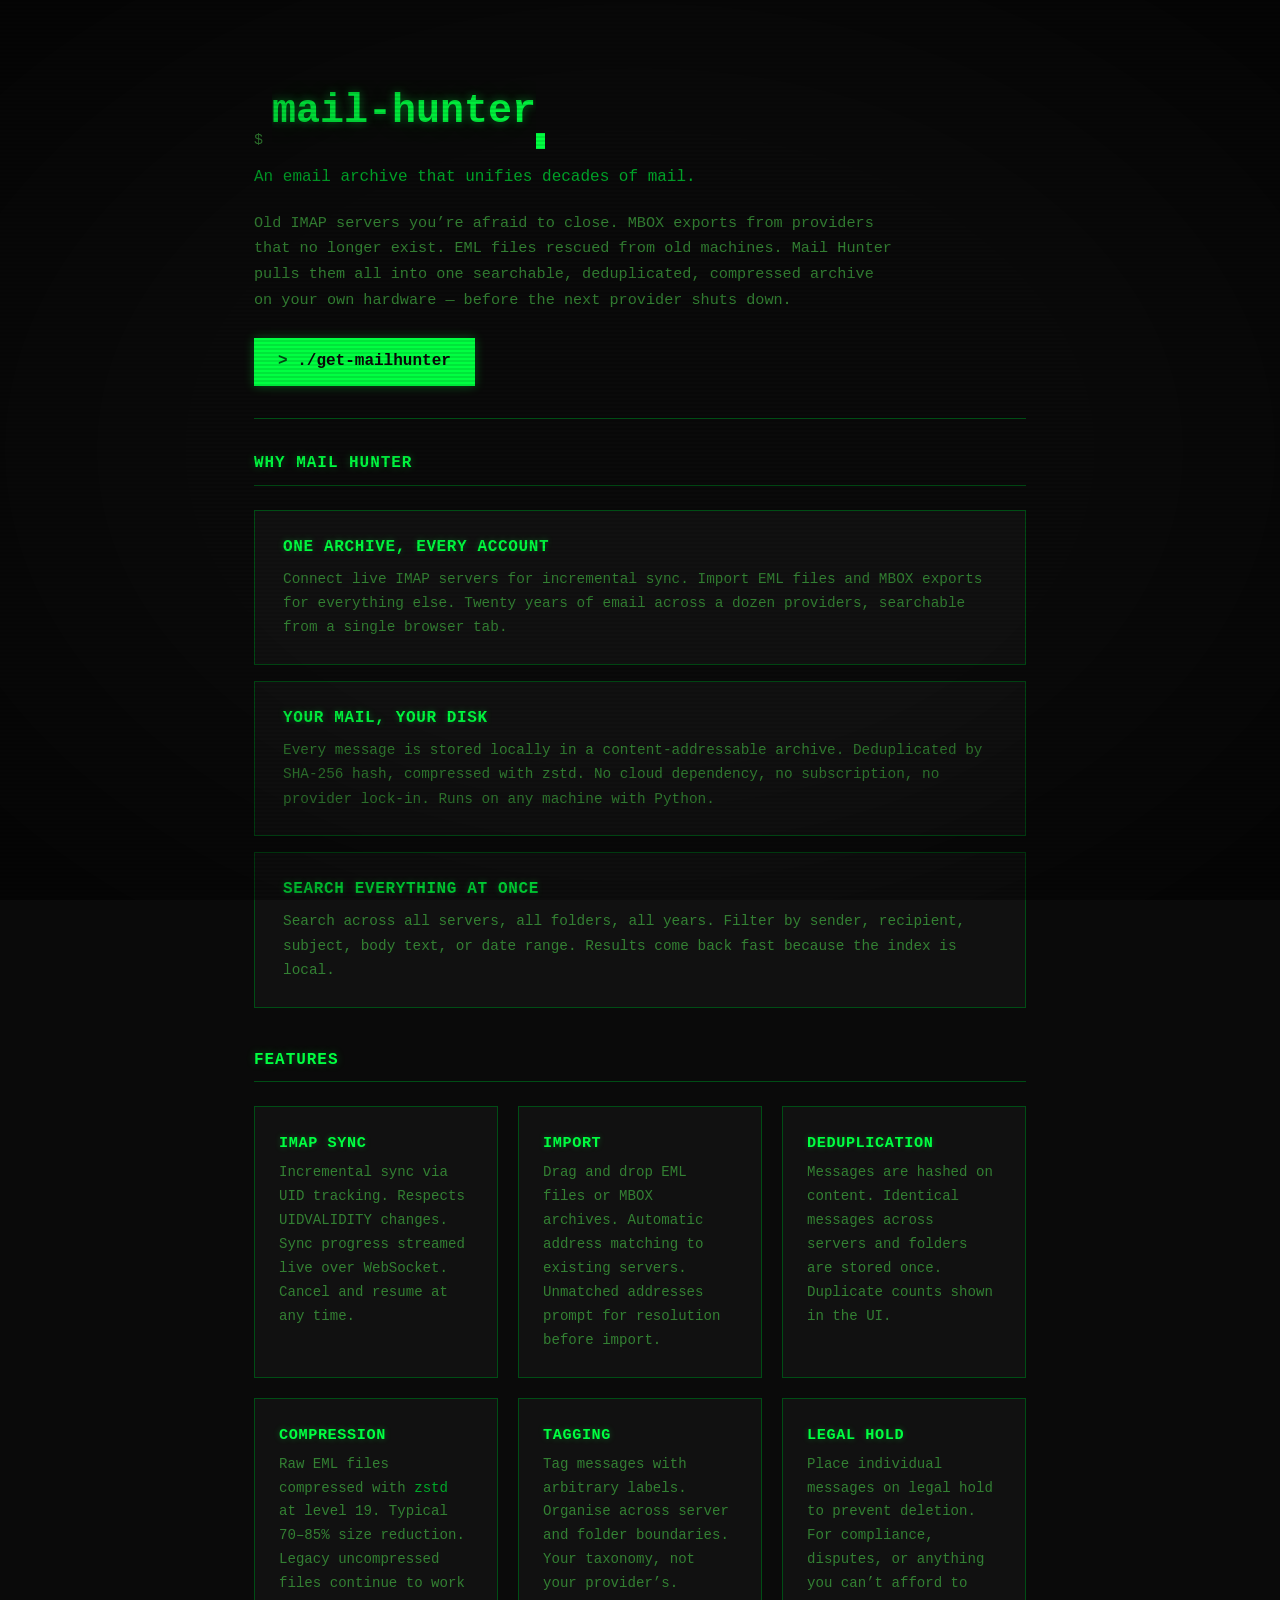
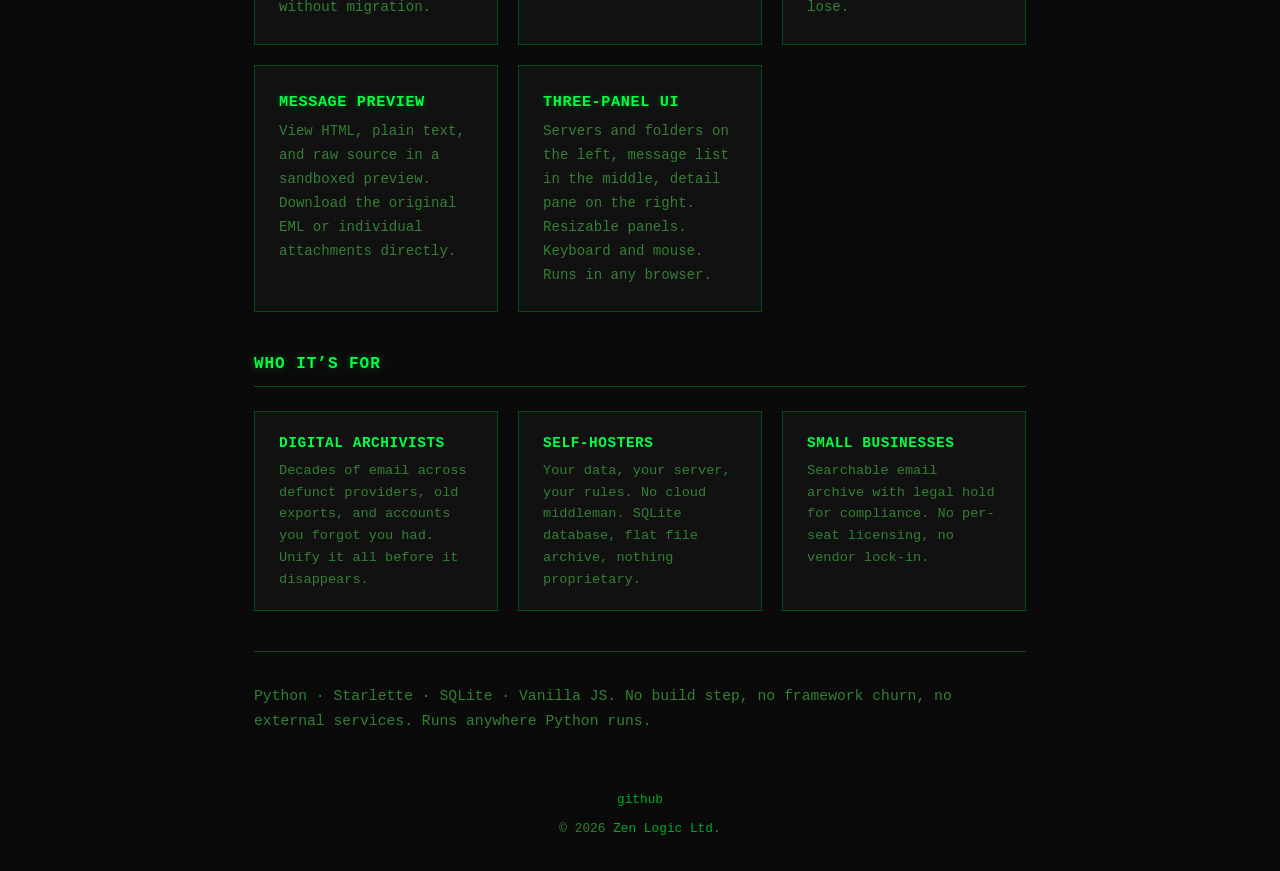
==== docs/index.html @ d531bc5d "Add product docs page" ====
<!DOCTYPE html>
<html lang="en">
<head>
<meta charset="UTF-8">
<meta name="viewport" content="width=device-width, initial-scale=1.0">
<title>Mail Hunter — Your Mail, Your Server, Your Archive</title>
<meta name="description" content="Self-hosted email archive. Unify decades of correspondence from IMAP servers, MBOX exports, and EML files into a single searchable collection you control.">
<meta property="og:title" content="Mail Hunter — Your Mail, Your Server, Your Archive">
<meta property="og:description" content="Self-hosted email archive. Unify decades of correspondence from IMAP servers, MBOX exports, and EML files into a single searchable collection you control.">
<meta property="og:type" content="website">
<meta property="og:site_name" content="Mail Hunter">
<meta name="twitter:card" content="summary_large_image">
<meta name="twitter:title" content="Mail Hunter — Your Mail, Your Server, Your Archive">
<meta name="twitter:description" content="Self-hosted email archive. Unify decades of correspondence from IMAP servers, MBOX exports, and EML files into a single searchable collection you control.">
<style>
  *, *::before, *::after { box-sizing: border-box; margin: 0; padding: 0; }

  :root {
    --green: #00ff41;
    --green-dim: #00aa2a;
    --green-dark: #004d15;
    --bg: #0a0a0a;
    --bg-light: #111;
    --dim: #338033;
    --bright: #33ff66;
  }

  body {
    font-family: 'SF Mono', 'Cascadia Code', 'Fira Code', 'Consolas', 'Courier New', monospace;
    background: var(--bg);
    color: var(--green);
    line-height: 1.6;
    overflow-x: hidden;
    font-size: 15px;
  }

  /* ---------- CRT effect ---------- */
  body::before {
    content: '';
    position: fixed;
    inset: 0;
    pointer-events: none;
    z-index: 9999;
    background: repeating-linear-gradient(
      0deg,
      transparent,
      transparent 2px,
      rgba(0,0,0,.1) 2px,
      rgba(0,0,0,.1) 4px
    );
  }
  body::after {
    content: '';
    position: fixed;
    inset: 0;
    pointer-events: none;
    z-index: 9998;
    background: radial-gradient(
      ellipse at center,
      transparent 50%,
      rgba(0,0,0,.5) 100%
    );
  }

  .wrapper {
    max-width: 820px;
    margin: 0 auto;
    padding: 2rem 1.5rem;
  }

  /* ---------- Blinking cursor ---------- */
  @keyframes blink {
    0%, 49% { opacity: 1; }
    50%, 100% { opacity: 0; }
  }
  .cursor {
    display: inline-block;
    width: 0.6em;
    height: 1.1em;
    background: var(--green);
    vertical-align: text-bottom;
    animation: blink 1s step-end infinite;
  }

  /* ---------- Typing animation ---------- */
  @keyframes type-title {
    from { width: 0; }
    to { width: 11ch; }
  }
  @keyframes type-tagline {
    from { width: 0; }
    to { width: 52ch; }
  }

  /* ---------- Hero ---------- */
  .hero {
    padding: 3rem 0 2rem;
    border-bottom: 1px solid var(--green-dark);
    margin-bottom: 2rem;
  }
  .prompt {
    color: var(--dim);
  }
  .hero-title {
    font-size: 2.5rem;
    font-weight: 700;
    color: var(--green);
    text-shadow: 0 0 10px rgba(0,255,65,.4), 0 0 30px rgba(0,255,65,.15);
    overflow: hidden;
    white-space: nowrap;
    width: 11ch;
    animation: type-title 1.2s steps(11) 0.3s both;
    display: inline-block;
  }
  .hero-tagline {
    font-size: 1rem;
    color: var(--green-dim);
    margin-top: 0.75rem;
    overflow: hidden;
    white-space: nowrap;
    width: 52ch;
    max-width: 100%;
    animation: type-tagline 1.5s steps(52) 1.8s both;
  }
  .hero-desc {
    margin-top: 1.25rem;
    color: var(--dim);
    font-size: 0.95rem;
    line-height: 1.7;
    max-width: 640px;
  }
  .hero-cta {
    margin-top: 1.5rem;
    display: flex;
    gap: 1rem;
    flex-wrap: wrap;
  }
  .btn-cta {
    display: inline-block;
    font-family: inherit;
    font-size: 1rem;
    font-weight: 700;
    color: var(--bg);
    background: var(--green);
    border: none;
    padding: 0.7rem 1.5rem;
    text-decoration: none;
    transition: background 0.2s, box-shadow 0.2s;
    box-shadow: 0 0 10px rgba(0,255,65,.3);
  }
  .btn-cta:hover {
    background: var(--bright);
    box-shadow: 0 0 20px rgba(0,255,65,.5), 0 0 40px rgba(0,255,65,.2);
  }
  .btn-cta .cta-prompt {
    color: var(--green-dark);
  }
  .cta-secondary {
    display: inline-block;
    font-family: inherit;
    font-size: 1rem;
    font-weight: 700;
    color: var(--green);
    background: transparent;
    border: 1px solid var(--green);
    padding: 0.65rem 1.5rem;
    text-decoration: none;
    transition: background 0.2s, color 0.2s, box-shadow 0.2s;
  }
  .cta-secondary:hover {
    background: var(--green);
    color: var(--bg);
    box-shadow: 0 0 15px rgba(0,255,65,.4);
  }

  /* ---------- Section headings ---------- */
  .section-header {
    font-size: 1rem;
    font-weight: 700;
    color: var(--green);
    text-shadow: 0 0 8px rgba(0,255,65,.3);
    text-transform: uppercase;
    letter-spacing: 0.06em;
    margin-bottom: 1.5rem;
    padding-bottom: 0.5rem;
    border-bottom: 1px solid var(--green-dark);
  }

  /* ---------- Highlight cards ---------- */
  .highlights {
    margin-bottom: 2.5rem;
  }
  .highlight-card {
    background: var(--bg-light);
    border: 1px solid var(--green-dark);
    padding: 1.5rem 1.75rem;
    margin-bottom: 1rem;
    transition: border-color 0.3s, box-shadow 0.3s;
  }
  .highlight-card:hover {
    border-color: var(--green);
    box-shadow: 0 0 10px rgba(0,255,65,.25), 0 0 30px rgba(0,255,65,.1);
  }
  .highlight-card h3 {
    font-size: 1rem;
    font-weight: 700;
    color: var(--green);
    text-shadow: 0 0 6px rgba(0,255,65,.3);
    text-transform: uppercase;
    letter-spacing: 0.04em;
    margin-bottom: 0.4rem;
  }
  .highlight-card p {
    font-size: 0.9rem;
    color: var(--dim);
    line-height: 1.7;
  }
  .highlight-card code {
    color: var(--green-dim);
    font-family: inherit;
  }

  /* ---------- Features grid ---------- */
  .features {
    margin-bottom: 2.5rem;
  }
  .features-grid {
    display: grid;
    grid-template-columns: repeat(auto-fit, minmax(240px, 1fr));
    gap: 1.25rem;
  }
  .feature-card {
    background: var(--bg-light);
    border: 1px solid var(--green-dark);
    padding: 1.5rem;
    transition: border-color 0.3s, box-shadow 0.3s;
  }
  .feature-card:hover {
    border-color: var(--green);
    box-shadow: 0 0 10px rgba(0,255,65,.25), 0 0 30px rgba(0,255,65,.1);
  }
  .feature-card h3 {
    font-size: 0.95rem;
    font-weight: 700;
    color: var(--green);
    text-shadow: 0 0 6px rgba(0,255,65,.3);
    text-transform: uppercase;
    letter-spacing: 0.04em;
    margin-bottom: 0.35rem;
  }
  .feature-card p {
    font-size: 0.88rem;
    color: var(--dim);
    line-height: 1.7;
  }
  .feature-card code {
    color: var(--green-dim);
    font-family: inherit;
  }

  /* ---------- Audience section ---------- */
  .audience {
    margin-bottom: 2.5rem;
  }
  .audience-grid {
    display: grid;
    grid-template-columns: repeat(auto-fit, minmax(220px, 1fr));
    gap: 1.25rem;
  }
  .audience-card {
    background: var(--bg-light);
    border: 1px solid var(--green-dark);
    padding: 1.25rem 1.5rem;
    transition: border-color 0.3s, box-shadow 0.3s;
  }
  .audience-card:hover {
    border-color: var(--green);
    box-shadow: 0 0 10px rgba(0,255,65,.25), 0 0 30px rgba(0,255,65,.1);
  }
  .audience-card h3 {
    font-size: 0.9rem;
    font-weight: 700;
    color: var(--green);
    text-transform: uppercase;
    letter-spacing: 0.04em;
    margin-bottom: 0.3rem;
  }
  .audience-card p {
    font-size: 0.85rem;
    color: var(--dim);
    line-height: 1.6;
  }

  /* ---------- Tech footer ---------- */
  .tech {
    border-top: 1px solid var(--green-dark);
    padding-top: 2rem;
    margin-bottom: 1.5rem;
  }
  .tech p {
    color: var(--dim);
    font-size: 0.92rem;
    line-height: 1.7;
  }

  /* ---------- Footer ---------- */
  footer {
    padding-top: 2rem;
    text-align: center;
    color: var(--dim);
    font-size: 0.8rem;
  }
  footer a {
    color: var(--green-dim);
    text-decoration: none;
  }
  footer a:hover {
    color: var(--green);
    text-shadow: 0 0 8px rgba(0,255,65,.3);
  }

  /* ---------- Responsive ---------- */
  @media (max-width: 640px) {
    .hero-title { font-size: 1.8rem; }
    .features-grid { grid-template-columns: 1fr; }
    .audience-grid { grid-template-columns: 1fr; }
  }
</style>
</head>
<body>

<div class="wrapper">

  <section class="hero">
    <div><span class="prompt">$</span> <span class="hero-title">mail-hunter</span><span class="cursor"></span></div>
    <div class="hero-tagline">An email archive that unifies decades of mail.</div>
    <p class="hero-desc">
      Old IMAP servers you&rsquo;re afraid to close. MBOX exports from
      providers that no longer exist. EML files rescued from old machines.
      Mail Hunter pulls them all into one searchable, deduplicated,
      compressed archive on your own hardware &mdash; before the next
      provider shuts down.
    </p>
    <div class="hero-cta">
      <a href="https://github.com/zen-logic/mail-hunter" class="btn-cta"><span class="cta-prompt">&gt; </span>./get-mailhunter</a>
    </div>
  </section>

  <!-- Highlights -->
  <section class="highlights">
    <h2 class="section-header">Why Mail Hunter</h2>

    <div class="highlight-card">
      <h3>One archive, every account</h3>
      <p>
        Connect live IMAP servers for incremental sync. Import EML files
        and MBOX exports for everything else. Twenty years of email across
        a dozen providers, searchable from a single browser tab.
      </p>
    </div>

    <div class="highlight-card">
      <h3>Your mail, your disk</h3>
      <p>
        Every message is stored locally in a content-addressable archive.
        Deduplicated by SHA-256 hash, compressed with zstd. No cloud
        dependency, no subscription, no provider lock-in. Runs on any
        machine with Python.
      </p>
    </div>

    <div class="highlight-card">
      <h3>Search everything at once</h3>
      <p>
        Search across all servers, all folders, all years. Filter by
        sender, recipient, subject, body text, or date range. Results
        come back fast because the index is local.
      </p>
    </div>
  </section>

  <!-- Features -->
  <section class="features">
    <h2 class="section-header">Features</h2>
    <div class="features-grid">

      <div class="feature-card">
        <h3>IMAP Sync</h3>
        <p>
          Incremental sync via UID tracking. Respects UIDVALIDITY changes.
          Sync progress streamed live over WebSocket. Cancel and resume
          at any time.
        </p>
      </div>

      <div class="feature-card">
        <h3>Import</h3>
        <p>
          Drag and drop EML files or MBOX archives. Automatic address
          matching to existing servers. Unmatched addresses prompt for
          resolution before import.
        </p>
      </div>

      <div class="feature-card">
        <h3>Deduplication</h3>
        <p>
          Messages are hashed on content. Identical messages across
          servers and folders are stored once. Duplicate counts shown
          in the UI.
        </p>
      </div>

      <div class="feature-card">
        <h3>Compression</h3>
        <p>
          Raw EML files compressed with <code>zstd</code> at level 19.
          Typical 70&ndash;85% size reduction. Legacy uncompressed files
          continue to work without migration.
        </p>
      </div>

      <div class="feature-card">
        <h3>Tagging</h3>
        <p>
          Tag messages with arbitrary labels. Organise across server
          and folder boundaries. Your taxonomy, not your provider&rsquo;s.
        </p>
      </div>

      <div class="feature-card">
        <h3>Legal Hold</h3>
        <p>
          Place individual messages on legal hold to prevent deletion.
          For compliance, disputes, or anything you can&rsquo;t afford
          to lose.
        </p>
      </div>

      <div class="feature-card">
        <h3>Message Preview</h3>
        <p>
          View HTML, plain text, and raw source in a sandboxed preview.
          Download the original EML or individual attachments directly.
        </p>
      </div>

      <div class="feature-card">
        <h3>Three-Panel UI</h3>
        <p>
          Servers and folders on the left, message list in the middle,
          detail pane on the right. Resizable panels. Keyboard and mouse.
          Runs in any browser.
        </p>
      </div>

    </div>
  </section>

  <!-- Audience -->
  <section class="audience">
    <h2 class="section-header">Who it&rsquo;s for</h2>
    <div class="audience-grid">

      <div class="audience-card">
        <h3>Digital archivists</h3>
        <p>
          Decades of email across defunct providers, old exports,
          and accounts you forgot you had. Unify it all before
          it disappears.
        </p>
      </div>

      <div class="audience-card">
        <h3>Self-hosters</h3>
        <p>
          Your data, your server, your rules. No cloud middleman.
          SQLite database, flat file archive, nothing proprietary.
        </p>
      </div>

      <div class="audience-card">
        <h3>Small businesses</h3>
        <p>
          Searchable email archive with legal hold for compliance.
          No per-seat licensing, no vendor lock-in.
        </p>
      </div>

    </div>
  </section>

  <!-- Tech -->
  <section class="tech">
    <p>
      Python &middot; Starlette &middot; SQLite &middot; Vanilla JS.
      No build step, no framework churn, no external services.
      Runs anywhere Python runs.
    </p>
  </section>

  <footer>
    <p><a href="https://github.com/zen-logic/mail-hunter">github</a></p>
    <p style="margin-top:0.5rem;">&copy; 2026 <a href="https://zenlogic.co.uk">Zen Logic Ltd.</a></p>
  </footer>

</div>

</body>
</html>
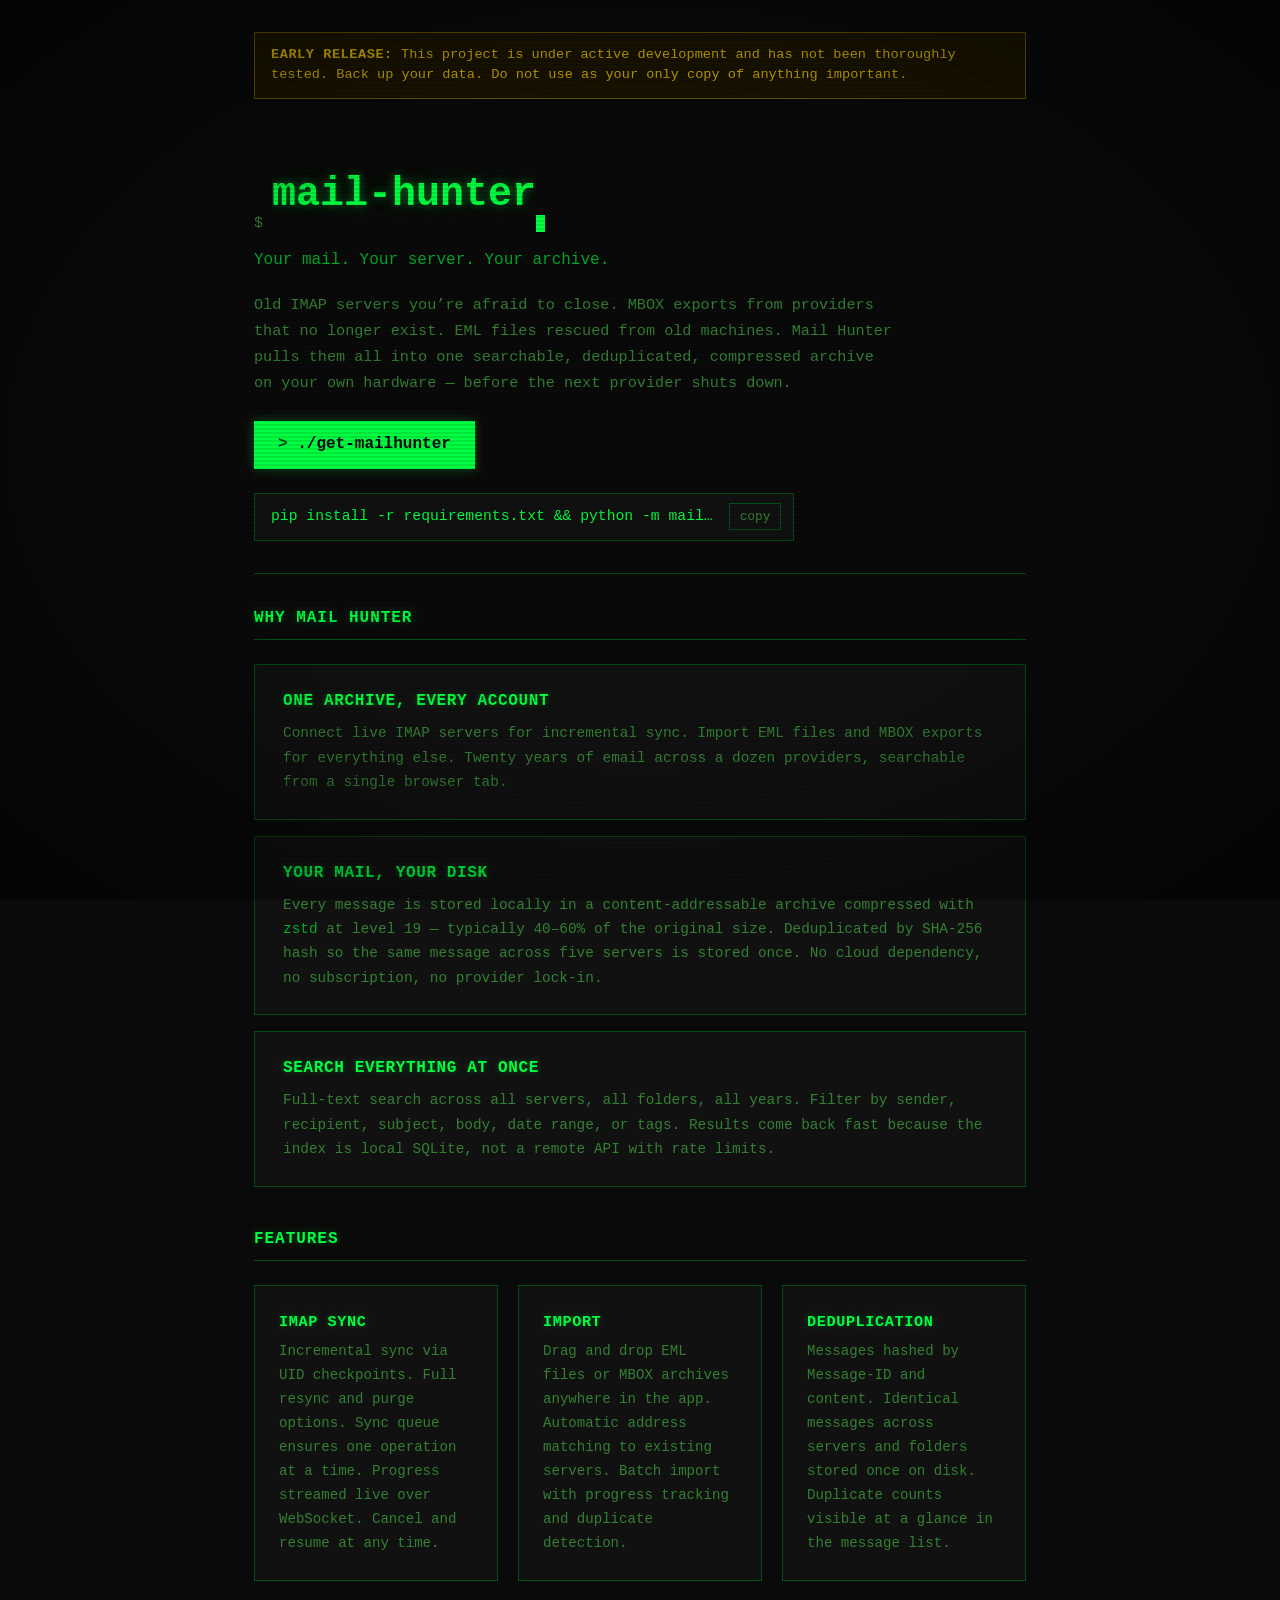
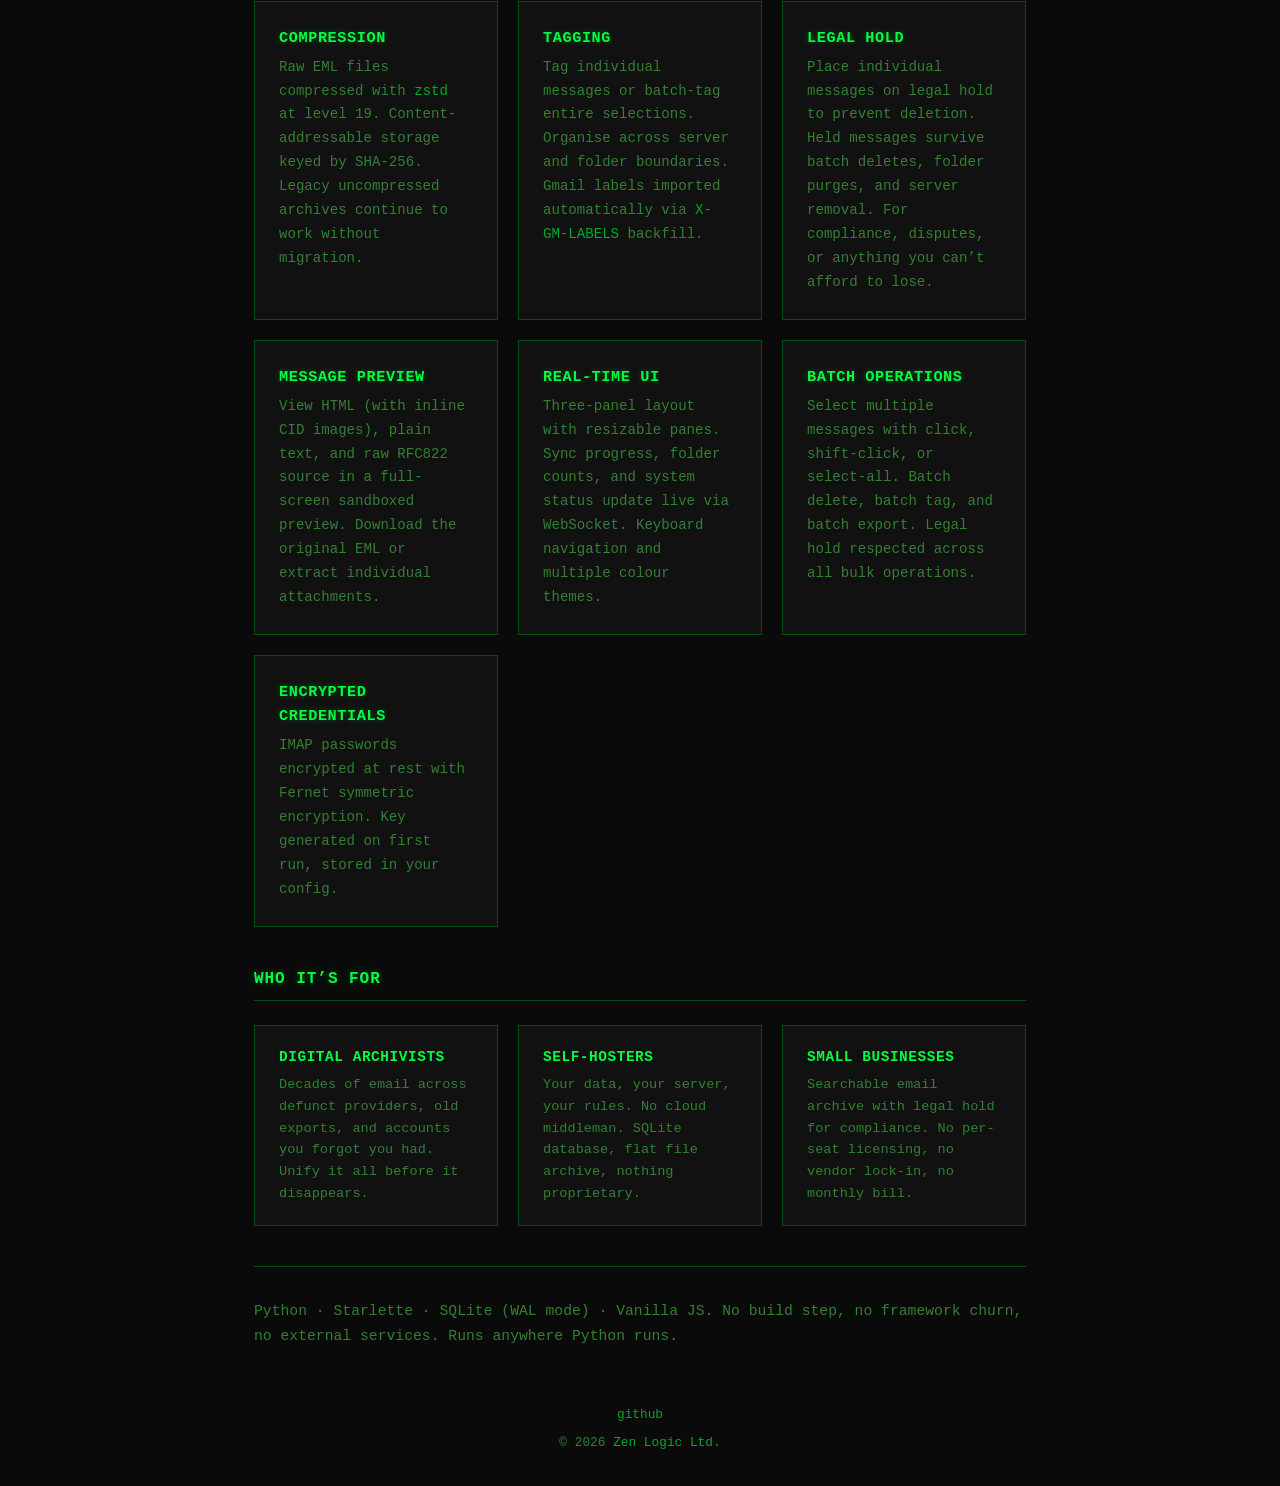
==== commit 7ec7a34c: "Add legal hold UI — toggle, search filter, batch operations - PUT /api/mails/{id}/hold toggles hold " ====
--- a/docs/index.html
+++ b/docs/index.html
@@ -4,14 +4,14 @@
 <meta charset="UTF-8">
 <meta name="viewport" content="width=device-width, initial-scale=1.0">
 <title>Mail Hunter — Your Mail, Your Server, Your Archive</title>
-<meta name="description" content="Self-hosted email archive. Unify decades of correspondence from IMAP servers, MBOX exports, and EML files into a single searchable collection you control.">
+<meta name="description" content="Self-hosted email archiving. Sync IMAP servers, import EML and MBOX files, search everything from one browser tab. Compressed, deduplicated, yours.">
 <meta property="og:title" content="Mail Hunter — Your Mail, Your Server, Your Archive">
-<meta property="og:description" content="Self-hosted email archive. Unify decades of correspondence from IMAP servers, MBOX exports, and EML files into a single searchable collection you control.">
+<meta property="og:description" content="Self-hosted email archiving. Sync IMAP servers, import EML and MBOX files, search everything from one browser tab. Compressed, deduplicated, yours.">
 <meta property="og:type" content="website">
 <meta property="og:site_name" content="Mail Hunter">
 <meta name="twitter:card" content="summary_large_image">
 <meta name="twitter:title" content="Mail Hunter — Your Mail, Your Server, Your Archive">
-<meta name="twitter:description" content="Self-hosted email archive. Unify decades of correspondence from IMAP servers, MBOX exports, and EML files into a single searchable collection you control.">
+<meta name="twitter:description" content="Self-hosted email archiving. Sync IMAP servers, import EML and MBOX files, search everything from one browser tab. Compressed, deduplicated, yours.">
 <style>
   *, *::before, *::after { box-sizing: border-box; margin: 0; padding: 0; }
 
@@ -23,6 +23,9 @@
     --bg-light: #111;
     --dim: #338033;
     --bright: #33ff66;
+    --warn-bg: #1a1400;
+    --warn-border: #665200;
+    --warn-text: #ccaa00;
   }
 
   body {
@@ -68,6 +71,21 @@
     padding: 2rem 1.5rem;
   }
 
+  /* ---------- Warning banner ---------- */
+  .warning-banner {
+    background: var(--warn-bg);
+    border: 1px solid var(--warn-border);
+    color: var(--warn-text);
+    padding: 0.75rem 1rem;
+    font-size: 0.85rem;
+    line-height: 1.5;
+    margin-bottom: 1rem;
+  }
+  .warning-banner strong {
+    text-transform: uppercase;
+    letter-spacing: 0.04em;
+  }
+
   /* ---------- Blinking cursor ---------- */
   @keyframes blink {
     0%, 49% { opacity: 1; }
@@ -89,7 +107,7 @@
   }
   @keyframes type-tagline {
     from { width: 0; }
-    to { width: 52ch; }
+    to { width: 46ch; }
   }
 
   /* ---------- Hero ---------- */
@@ -118,9 +136,9 @@
     margin-top: 0.75rem;
     overflow: hidden;
     white-space: nowrap;
-    width: 52ch;
+    width: 46ch;
     max-width: 100%;
-    animation: type-tagline 1.5s steps(52) 1.8s both;
+    animation: type-tagline 1.5s steps(46) 1.8s both;
   }
   .hero-desc {
     margin-top: 1.25rem;
@@ -155,22 +173,48 @@
   .btn-cta .cta-prompt {
     color: var(--green-dark);
   }
-  .cta-secondary {
-    display: inline-block;
+
+  /* ---------- Install snippet ---------- */
+  .install-snippet {
+    margin-top: 1.5rem;
+    max-width: 540px;
+  }
+  .install-box {
+    display: flex;
+    align-items: center;
+    background: var(--bg-light);
+    border: 1px solid var(--green-dark);
+    padding: 0.6rem 0.75rem 0.6rem 1rem;
+    font-size: 0.92rem;
+    gap: 0.75rem;
+    transition: border-color 0.3s, box-shadow 0.3s;
+  }
+  .install-box:hover {
+    border-color: var(--green);
+    box-shadow: 0 0 10px rgba(0,255,65,.25);
+  }
+  .install-box code {
+    flex: 1;
+    color: var(--green);
+    white-space: nowrap;
+    overflow: hidden;
+    text-overflow: ellipsis;
+    user-select: all;
+  }
+  .install-box .copy-btn {
+    flex-shrink: 0;
+    background: none;
+    border: 1px solid var(--green-dark);
+    color: var(--dim);
     font-family: inherit;
-    font-size: 1rem;
-    font-weight: 700;
-    color: var(--green);
-    background: transparent;
-    border: 1px solid var(--green);
-    padding: 0.65rem 1.5rem;
-    text-decoration: none;
-    transition: background 0.2s, color 0.2s, box-shadow 0.2s;
-  }
-  .cta-secondary:hover {
-    background: var(--green);
-    color: var(--bg);
-    box-shadow: 0 0 15px rgba(0,255,65,.4);
+    font-size: 0.8rem;
+    padding: 0.3rem 0.6rem;
+    cursor: pointer;
+    transition: color 0.2s, border-color 0.2s;
+  }
+  .install-box .copy-btn:hover {
+    color: var(--green);
+    border-color: var(--green);
   }
 
   /* ---------- Section headings ---------- */
@@ -331,9 +375,15 @@
 
 <div class="wrapper">
 
+  <div class="warning-banner">
+    <strong>Early release:</strong> This project is under active development
+    and has not been thoroughly tested. Back up your data. Do not use as your
+    only copy of anything important.
+  </div>
+
   <section class="hero">
     <div><span class="prompt">$</span> <span class="hero-title">mail-hunter</span><span class="cursor"></span></div>
-    <div class="hero-tagline">An email archive that unifies decades of mail.</div>
+    <div class="hero-tagline">Your mail. Your server. Your archive.</div>
     <p class="hero-desc">
       Old IMAP servers you&rsquo;re afraid to close. MBOX exports from
       providers that no longer exist. EML files rescued from old machines.
@@ -344,6 +394,12 @@
     <div class="hero-cta">
       <a href="https://github.com/zen-logic/mail-hunter" class="btn-cta"><span class="cta-prompt">&gt; </span>./get-mailhunter</a>
     </div>
+    <div class="install-snippet">
+      <div class="install-box">
+        <code>pip install -r requirements.txt &amp;&amp; python -m mail_hunter</code>
+        <button class="copy-btn" onclick="navigator.clipboard.writeText('pip install -r requirements.txt && python -m mail_hunter')">copy</button>
+      </div>
+    </div>
   </section>
 
   <!-- Highlights -->
@@ -362,19 +418,21 @@
     <div class="highlight-card">
       <h3>Your mail, your disk</h3>
       <p>
-        Every message is stored locally in a content-addressable archive.
-        Deduplicated by SHA-256 hash, compressed with zstd. No cloud
-        dependency, no subscription, no provider lock-in. Runs on any
-        machine with Python.
+        Every message is stored locally in a content-addressable archive
+        compressed with <code>zstd</code> at level 19 &mdash; typically
+        40&ndash;60% of the original size. Deduplicated by SHA-256 hash
+        so the same message across five servers is stored once. No cloud
+        dependency, no subscription, no provider lock-in.
       </p>
     </div>
 
     <div class="highlight-card">
       <h3>Search everything at once</h3>
       <p>
-        Search across all servers, all folders, all years. Filter by
-        sender, recipient, subject, body text, or date range. Results
-        come back fast because the index is local.
+        Full-text search across all servers, all folders, all years.
+        Filter by sender, recipient, subject, body, date range, or tags.
+        Results come back fast because the index is local SQLite, not a
+        remote API with rate limits.
       </p>
     </div>
   </section>
@@ -387,27 +445,27 @@
       <div class="feature-card">
         <h3>IMAP Sync</h3>
         <p>
-          Incremental sync via UID tracking. Respects UIDVALIDITY changes.
-          Sync progress streamed live over WebSocket. Cancel and resume
-          at any time.
+          Incremental sync via UID checkpoints. Full resync and purge
+          options. Sync queue ensures one operation at a time. Progress
+          streamed live over WebSocket. Cancel and resume at any time.
         </p>
       </div>
 
       <div class="feature-card">
         <h3>Import</h3>
         <p>
-          Drag and drop EML files or MBOX archives. Automatic address
-          matching to existing servers. Unmatched addresses prompt for
-          resolution before import.
+          Drag and drop EML files or MBOX archives anywhere in the app.
+          Automatic address matching to existing servers. Batch import
+          with progress tracking and duplicate detection.
         </p>
       </div>
 
       <div class="feature-card">
         <h3>Deduplication</h3>
         <p>
-          Messages are hashed on content. Identical messages across
-          servers and folders are stored once. Duplicate counts shown
-          in the UI.
+          Messages hashed by Message-ID and content. Identical messages
+          across servers and folders stored once on disk. Duplicate
+          counts visible at a glance in the message list.
         </p>
       </div>
 
@@ -415,16 +473,17 @@
         <h3>Compression</h3>
         <p>
           Raw EML files compressed with <code>zstd</code> at level 19.
-          Typical 70&ndash;85% size reduction. Legacy uncompressed files
-          continue to work without migration.
+          Content-addressable storage keyed by SHA-256. Legacy
+          uncompressed archives continue to work without migration.
         </p>
       </div>
 
       <div class="feature-card">
         <h3>Tagging</h3>
         <p>
-          Tag messages with arbitrary labels. Organise across server
-          and folder boundaries. Your taxonomy, not your provider&rsquo;s.
+          Tag individual messages or batch-tag entire selections.
+          Organise across server and folder boundaries. Gmail labels
+          imported automatically via <code>X-GM-LABELS</code> backfill.
         </p>
       </div>
 
@@ -432,25 +491,44 @@
         <h3>Legal Hold</h3>
         <p>
           Place individual messages on legal hold to prevent deletion.
-          For compliance, disputes, or anything you can&rsquo;t afford
-          to lose.
+          Held messages survive batch deletes, folder purges, and server
+          removal. For compliance, disputes, or anything you can&rsquo;t
+          afford to lose.
         </p>
       </div>
 
       <div class="feature-card">
         <h3>Message Preview</h3>
         <p>
-          View HTML, plain text, and raw source in a sandboxed preview.
-          Download the original EML or individual attachments directly.
-        </p>
-      </div>
-
-      <div class="feature-card">
-        <h3>Three-Panel UI</h3>
-        <p>
-          Servers and folders on the left, message list in the middle,
-          detail pane on the right. Resizable panels. Keyboard and mouse.
-          Runs in any browser.
+          View HTML (with inline CID images), plain text, and raw RFC822
+          source in a full-screen sandboxed preview. Download the original
+          EML or extract individual attachments.
+        </p>
+      </div>
+
+      <div class="feature-card">
+        <h3>Real-Time UI</h3>
+        <p>
+          Three-panel layout with resizable panes. Sync progress, folder
+          counts, and system status update live via WebSocket. Keyboard
+          navigation and multiple colour themes.
+        </p>
+      </div>
+
+      <div class="feature-card">
+        <h3>Batch Operations</h3>
+        <p>
+          Select multiple messages with click, shift-click, or select-all.
+          Batch delete, batch tag, and batch export. Legal hold respected
+          across all bulk operations.
+        </p>
+      </div>
+
+      <div class="feature-card">
+        <h3>Encrypted Credentials</h3>
+        <p>
+          IMAP passwords encrypted at rest with Fernet symmetric encryption.
+          Key generated on first run, stored in your config.
         </p>
       </div>
 
@@ -483,7 +561,7 @@
         <h3>Small businesses</h3>
         <p>
           Searchable email archive with legal hold for compliance.
-          No per-seat licensing, no vendor lock-in.
+          No per-seat licensing, no vendor lock-in, no monthly bill.
         </p>
       </div>
 
@@ -493,7 +571,7 @@
   <!-- Tech -->
   <section class="tech">
     <p>
-      Python &middot; Starlette &middot; SQLite &middot; Vanilla JS.
+      Python &middot; Starlette &middot; SQLite (WAL mode) &middot; Vanilla JS.
       No build step, no framework churn, no external services.
       Runs anywhere Python runs.
     </p>
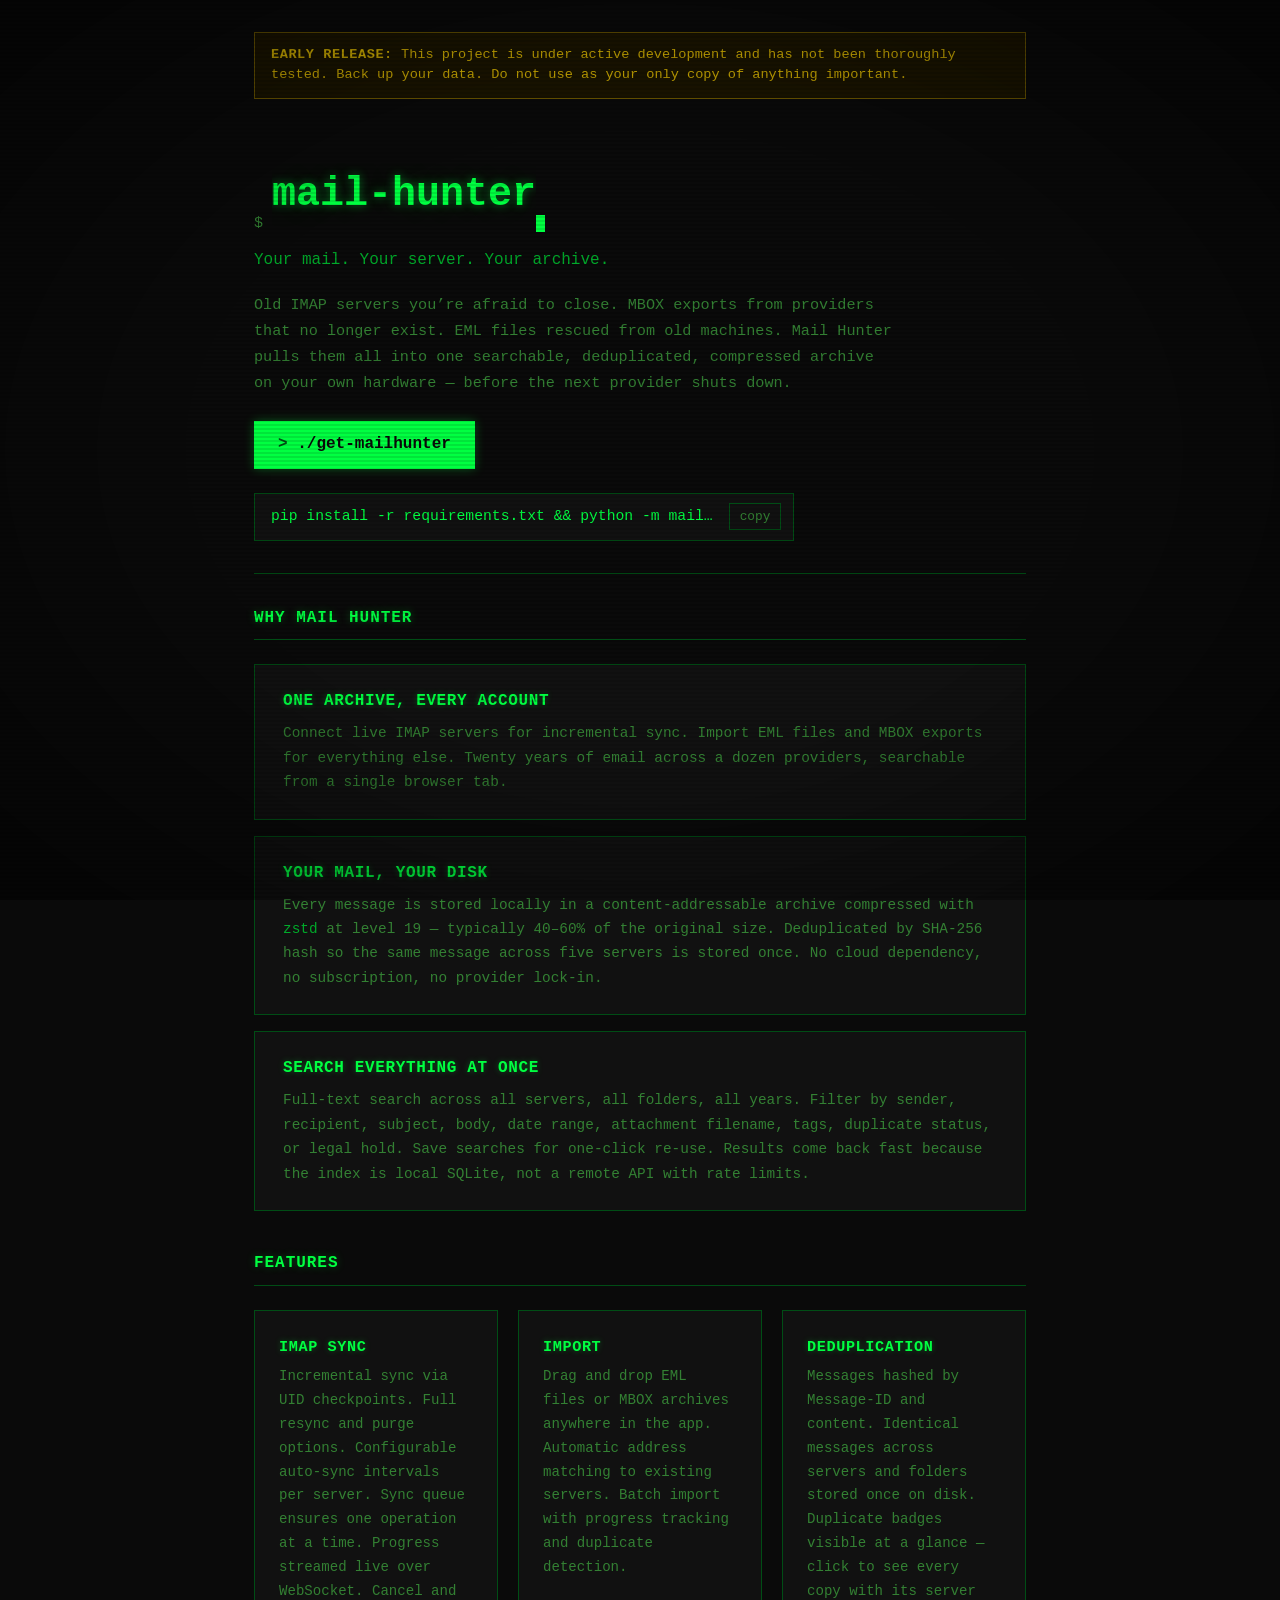
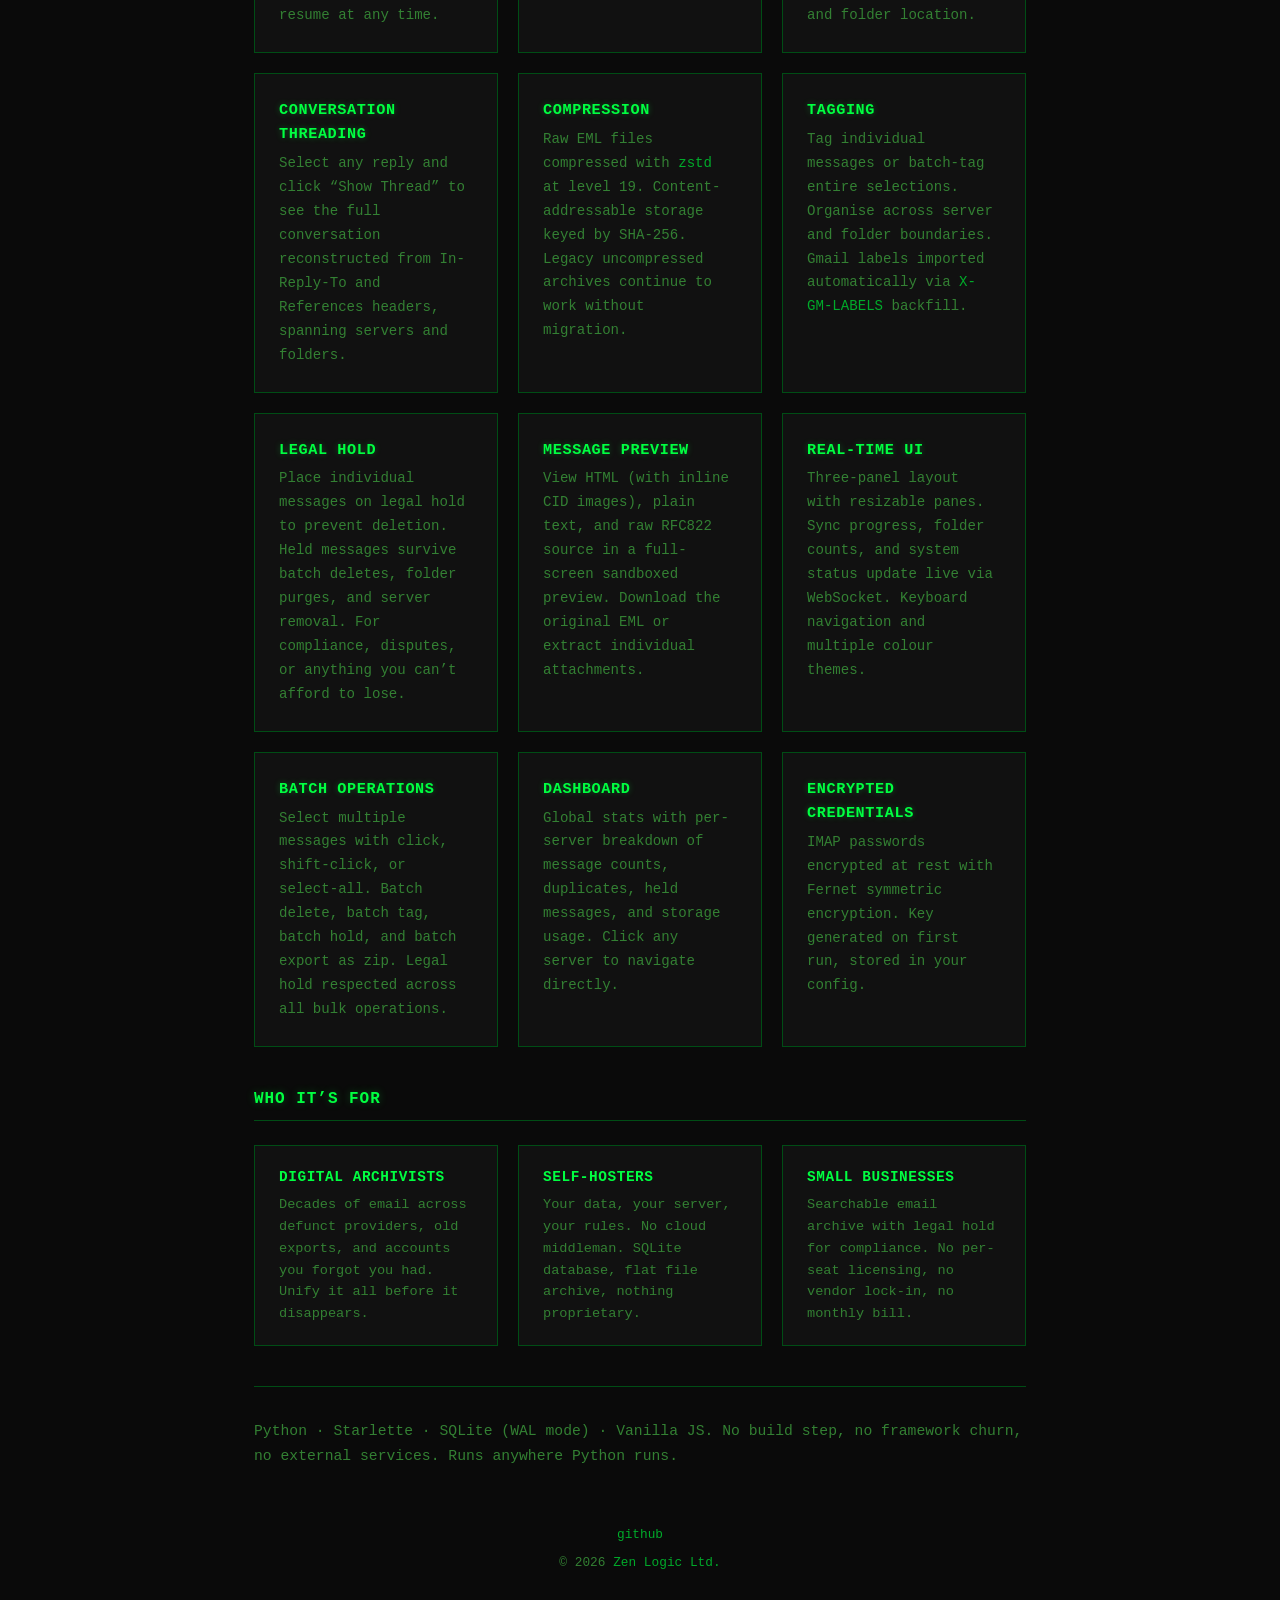
==== commit d461e05a: "Update README and docs with shipped features Add conversation threading, attachment search, saved se" ====
--- a/docs/index.html
+++ b/docs/index.html
@@ -430,9 +430,11 @@
       <h3>Search everything at once</h3>
       <p>
         Full-text search across all servers, all folders, all years.
-        Filter by sender, recipient, subject, body, date range, or tags.
-        Results come back fast because the index is local SQLite, not a
-        remote API with rate limits.
+        Filter by sender, recipient, subject, body, date range,
+        attachment filename, tags, duplicate status, or legal hold.
+        Save searches for one-click re-use. Results come back fast
+        because the index is local SQLite, not a remote API with
+        rate limits.
       </p>
     </div>
   </section>
@@ -446,8 +448,9 @@
         <h3>IMAP Sync</h3>
         <p>
           Incremental sync via UID checkpoints. Full resync and purge
-          options. Sync queue ensures one operation at a time. Progress
-          streamed live over WebSocket. Cancel and resume at any time.
+          options. Configurable auto-sync intervals per server. Sync queue
+          ensures one operation at a time. Progress streamed live over
+          WebSocket. Cancel and resume at any time.
         </p>
       </div>
 
@@ -465,7 +468,17 @@
         <p>
           Messages hashed by Message-ID and content. Identical messages
           across servers and folders stored once on disk. Duplicate
-          counts visible at a glance in the message list.
+          badges visible at a glance &mdash; click to see every copy
+          with its server and folder location.
+        </p>
+      </div>
+
+      <div class="feature-card">
+        <h3>Conversation Threading</h3>
+        <p>
+          Select any reply and click &ldquo;Show Thread&rdquo; to see
+          the full conversation reconstructed from In-Reply-To and
+          References headers, spanning servers and folders.
         </p>
       </div>
 
@@ -519,8 +532,17 @@
         <h3>Batch Operations</h3>
         <p>
           Select multiple messages with click, shift-click, or select-all.
-          Batch delete, batch tag, and batch export. Legal hold respected
-          across all bulk operations.
+          Batch delete, batch tag, batch hold, and batch export as zip.
+          Legal hold respected across all bulk operations.
+        </p>
+      </div>
+
+      <div class="feature-card">
+        <h3>Dashboard</h3>
+        <p>
+          Global stats with per-server breakdown of message counts,
+          duplicates, held messages, and storage usage. Click any
+          server to navigate directly.
         </p>
       </div>
 
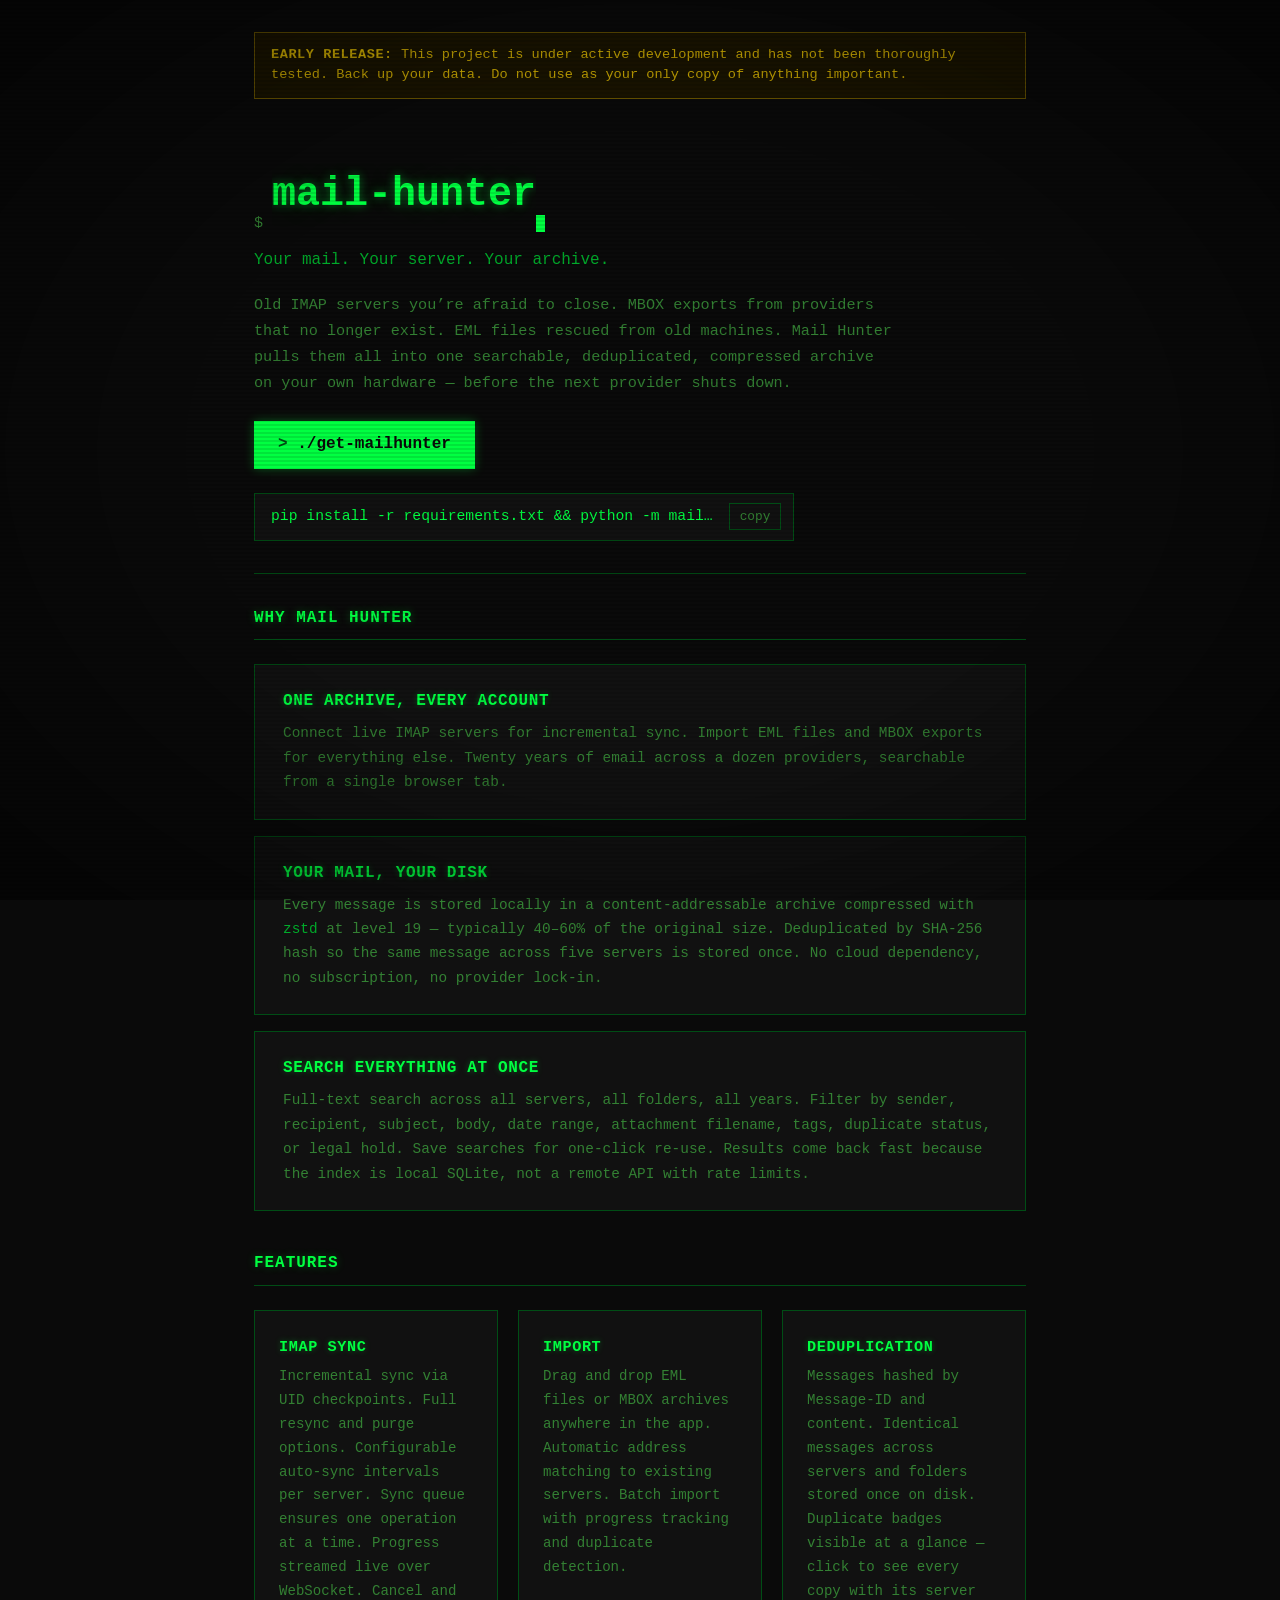
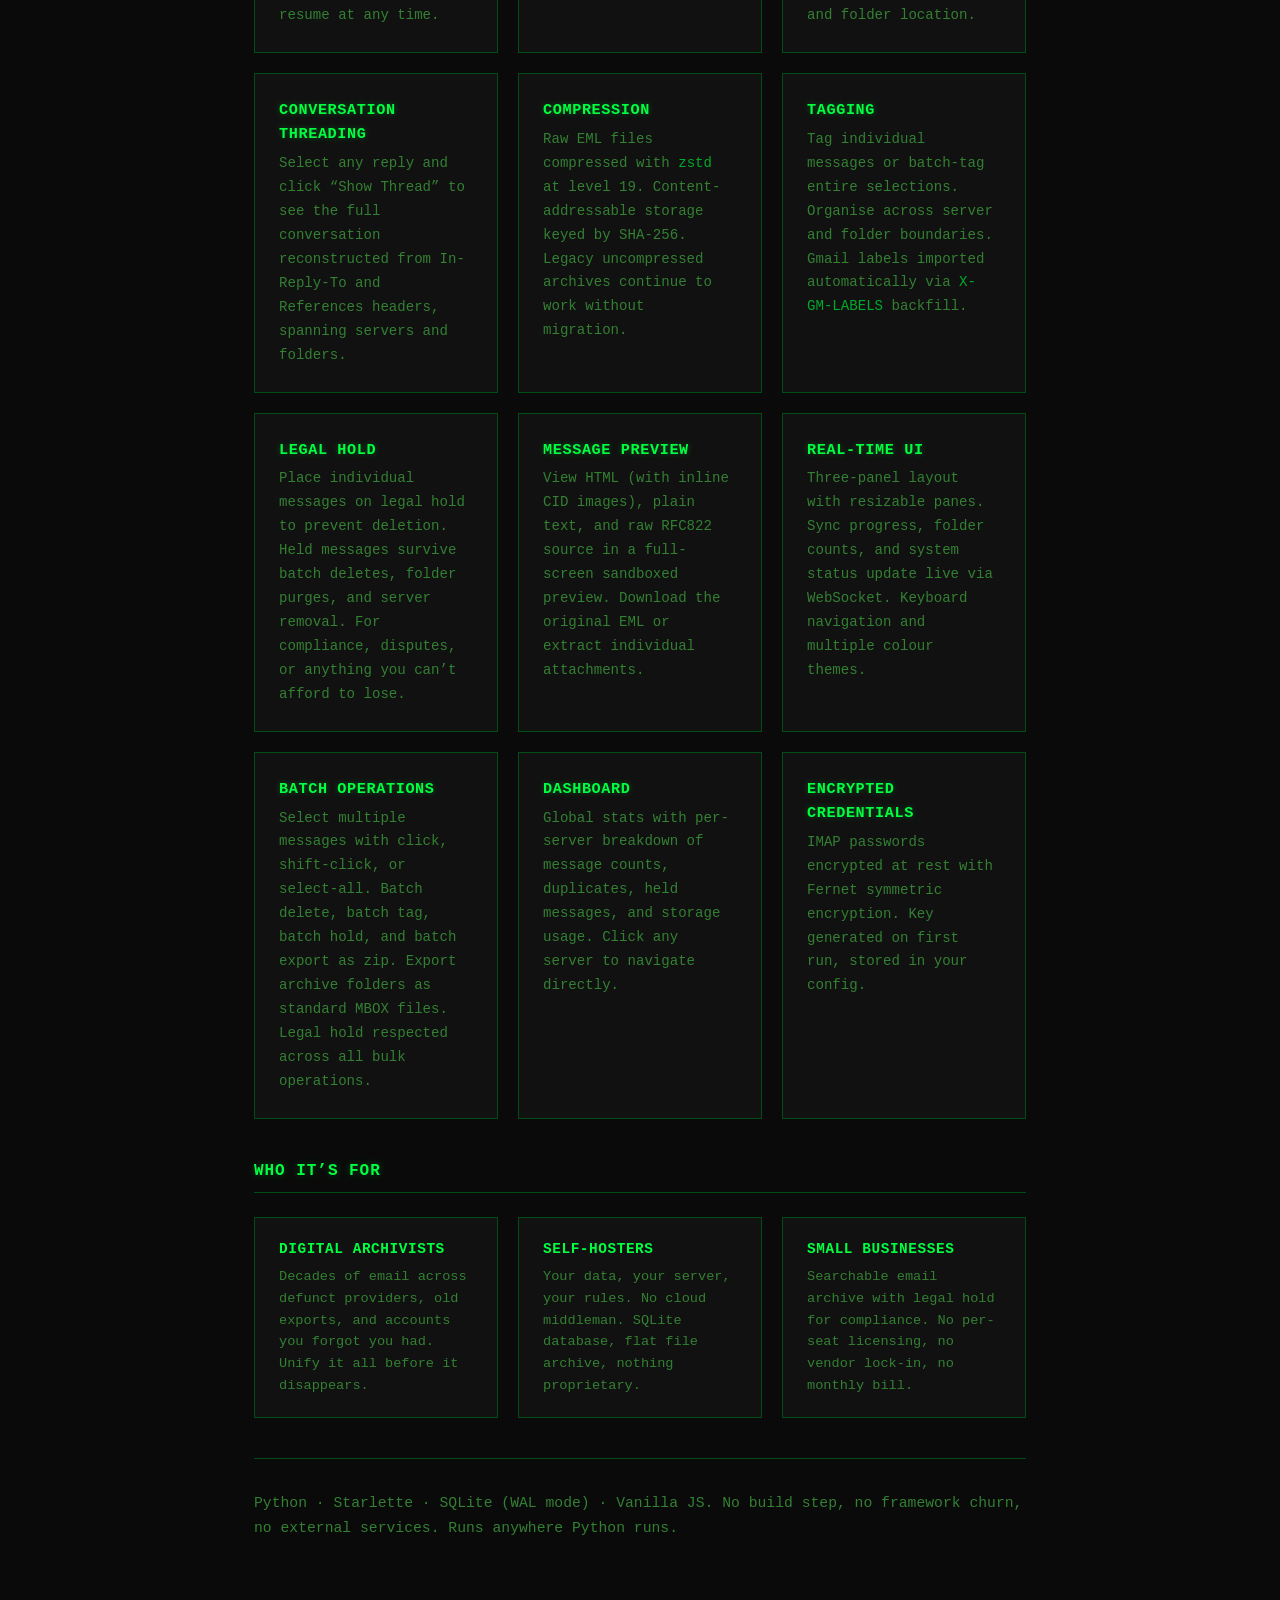
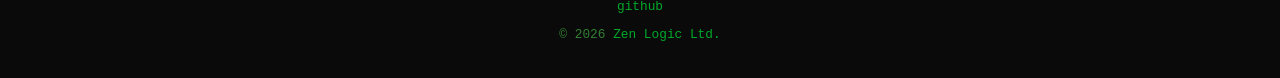
==== commit 3a1b552b: "Add authentication — login, setup, user management, session tokens First launch shows account setup " ====
--- a/docs/index.html
+++ b/docs/index.html
@@ -533,6 +533,7 @@
         <p>
           Select multiple messages with click, shift-click, or select-all.
           Batch delete, batch tag, batch hold, and batch export as zip.
+          Export archive folders as standard MBOX files.
           Legal hold respected across all bulk operations.
         </p>
       </div>
